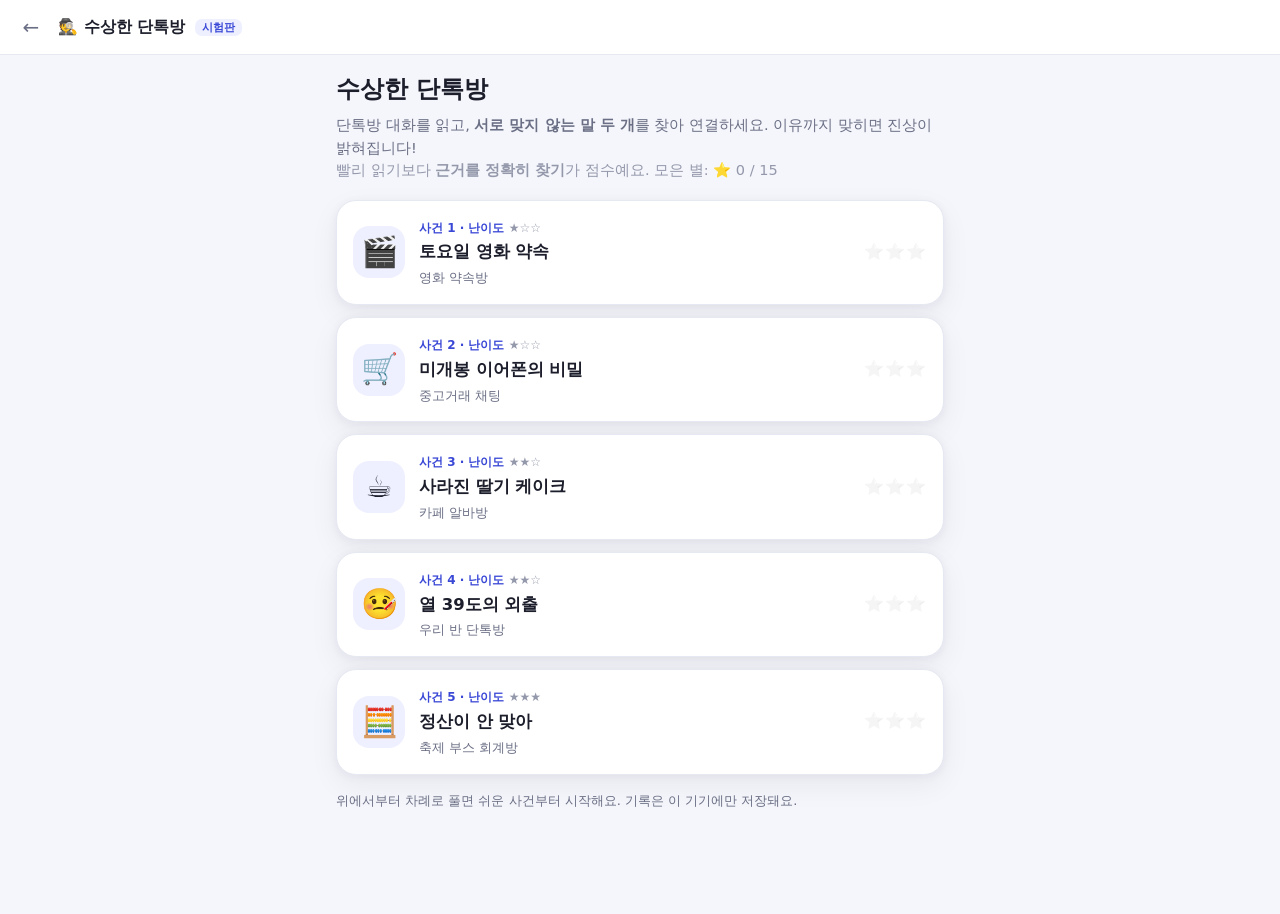
==== games/chat-detective/index.html @ 59984cc3 "수상한 단톡방 시험판 추가(사건 5개, 메뉴에는 미연결) 단톡방 대화에서 모순되는 말 두 개를 찾아 연결하고 이유를 고르는 추리 게임. 알바·중고거래·친구·축제 정산 소재, 별 점" ====
<!DOCTYPE html>
<html lang="ko">
<head>
<meta charset="UTF-8">
<meta name="viewport" content="width=device-width, initial-scale=1, viewport-fit=cover">
<meta name="robots" content="noindex">
<title>수상한 단톡방 (시험판)</title>
<link rel="stylesheet" href="style.css">
</head>
<body>
<header class="top">
  <a class="back" href="../../index.html" aria-label="문해력 15분으로 돌아가기">←</a>
  <div class="top-title">🕵️ 수상한 단톡방 <span class="beta">시험판</span></div>
  <div class="top-right" id="topRight"></div>
</header>
<main id="app" class="app" aria-live="polite"></main>
<script src="cases.js"></script>
<script src="game.js"></script>
</body>
</html>
---- games/chat-detective/style.css ----
/* 수상한 단톡방 — 문해력 15분과 같은 색 체계(밝은/어두운 테마) */
:root{
  --bg:#f5f6fb; --bg-elevated:#fff; --bg-soft:#eef0fa; --text:#1c1e2b; --text-dim:#6b6f85; --text-faint:#9498ab;
  --border:#e6e8f2; --accent:#5b6cf9; --accent-dim:#eef0ff; --accent-text:#3a48d6;
  --good:#2fb380; --good-bg:#e6f8f0; --bad:#ef5c6b; --bad-bg:#fdeaec; --warn:#f2a541; --gold:#f5b301;
  --bubble:#fff; --bubble-me:#dfe4ff;
  --radius-lg:20px; --radius-md:14px; --radius-sm:10px;
  --shadow:0 2px 10px rgba(30,32,60,.05),0 10px 30px rgba(30,32,60,.06);
  --font:"Pretendard Variable",Pretendard,-apple-system,"Apple SD Gothic Neo","Malgun Gothic",system-ui,sans-serif;
}
:root[data-theme="dark"]{
  --bg:#14151f; --bg-elevated:#1b1d2b; --bg-soft:#212333; --text:#eceefb; --text-dim:#a6a9c2; --text-faint:#6e7189;
  --border:#2b2d40; --accent:#7c88ff; --accent-dim:#262a4d; --accent-text:#aab2ff;
  --good:#45cc94; --good-bg:#123528; --bad:#ff7684; --bad-bg:#3a1c22; --warn:#f2b563;
  --bubble:#262839; --bubble-me:#2d3466; --shadow:0 2px 10px rgba(0,0,0,.25),0 10px 30px rgba(0,0,0,.3);
}
@media (prefers-color-scheme: dark){
  :root:not([data-theme="light"]){
    --bg:#14151f; --bg-elevated:#1b1d2b; --bg-soft:#212333; --text:#eceefb; --text-dim:#a6a9c2; --text-faint:#6e7189;
    --border:#2b2d40; --accent:#7c88ff; --accent-dim:#262a4d; --accent-text:#aab2ff;
    --good:#45cc94; --good-bg:#123528; --bad:#ff7684; --bad-bg:#3a1c22; --warn:#f2b563;
    --bubble:#262839; --bubble-me:#2d3466; --shadow:0 2px 10px rgba(0,0,0,.25),0 10px 30px rgba(0,0,0,.3);
  }
}
*{ box-sizing:border-box; }
html,body{ margin:0; padding:0; }
body{ background:var(--bg); color:var(--text); font-family:var(--font); font-size:16px; line-height:1.55; -webkit-text-size-adjust:100%; }
button{ font:inherit; color:inherit; cursor:pointer; }

.top{ position:sticky; top:0; z-index:5; display:flex; align-items:center; gap:10px; padding:10px 14px; background:var(--bg-elevated); border-bottom:1px solid var(--border); }
.back{ text-decoration:none; color:var(--text-dim); font-size:20px; width:34px; height:34px; display:flex; align-items:center; justify-content:center; border-radius:10px; }
.back:hover{ background:var(--bg-soft); }
.top-title{ font-weight:800; font-size:16px; flex:1; }
.beta{ font-size:11px; font-weight:800; color:var(--accent-text); background:var(--accent-dim); padding:2px 7px; border-radius:7px; margin-left:4px; vertical-align:middle; }
.top-right{ font-size:14px; font-weight:800; display:flex; align-items:center; gap:10px; }
.hearts{ letter-spacing:2px; }
.heart-lost{ opacity:.25; filter:grayscale(1); }

.app{ max-width:640px; margin:0 auto; padding:16px 16px 90px; }
h1,h2,h3{ margin:0; }
.lead{ color:var(--text-dim); font-size:14.5px; margin:6px 0 18px; }
.card{ background:var(--bg-elevated); border:1px solid var(--border); border-radius:var(--radius-lg); padding:16px; box-shadow:var(--shadow); margin-bottom:14px; }

/* 홈: 사건 목록 */
.case-list{ display:grid; gap:12px; }
.case-card{ display:flex; align-items:center; gap:14px; width:100%; text-align:left; background:var(--bg-elevated); border:1px solid var(--border); border-radius:var(--radius-lg); padding:14px 16px; box-shadow:var(--shadow); transition:.15s; }
.case-card:hover{ border-color:var(--accent); transform:translateY(-1px); }
.case-ico{ font-size:30px; width:52px; height:52px; border-radius:16px; background:var(--accent-dim); display:flex; align-items:center; justify-content:center; flex:none; }
.case-body{ flex:1; min-width:0; }
.case-no{ font-size:12px; font-weight:800; color:var(--accent-text); }
.case-name{ font-size:16.5px; font-weight:800; }
.case-sub{ font-size:12.5px; color:var(--text-dim); }
.stars{ white-space:nowrap; font-size:16px; letter-spacing:1px; }
.star-off{ opacity:.22; filter:grayscale(1); }
.level{ font-size:12px; color:var(--text-faint); font-weight:700; }

.btn{ border:none; border-radius:var(--radius-md); padding:13px 20px; font-weight:800; font-size:16px; background:var(--accent); color:#fff; box-shadow:var(--shadow); }
.btn:disabled{ opacity:.4; box-shadow:none; cursor:not-allowed; }
.btn.ghost{ background:var(--bg-soft); color:var(--text); box-shadow:none; }
.btn.small{ padding:8px 14px; font-size:14px; }
.btn-row{ display:flex; gap:10px; flex-wrap:wrap; margin-top:14px; }

/* 사건 화면 */
.case-head{ display:flex; align-items:center; gap:10px; margin-bottom:4px; }
.case-head .case-ico{ width:44px; height:44px; font-size:24px; border-radius:14px; }
.case-title{ font-size:20px; font-weight:800; line-height:1.3; }
.step{ display:inline-flex; align-items:center; gap:6px; font-size:12.5px; font-weight:800; color:var(--accent-text); background:var(--accent-dim); padding:4px 10px; border-radius:999px; margin:10px 0 12px; }

.chat{ background:var(--bg-soft); border-radius:var(--radius-lg); padding:12px 10px; display:flex; flex-direction:column; gap:10px; }
.room-name{ text-align:center; font-size:12.5px; color:var(--text-faint); font-weight:700; padding-bottom:2px; }
.msg{ display:flex; gap:8px; align-items:flex-start; text-align:left; width:100%; background:none; border:none; padding:0; animation:msgIn .35s ease-out both; }
.avatar{ width:38px; height:38px; border-radius:14px; background:var(--bg-elevated); display:flex; align-items:center; justify-content:center; font-size:21px; flex:none; border:1px solid var(--border); }
.bubble{ background:var(--bubble); border:2px solid transparent; border-radius:4px 16px 16px 16px; padding:8px 12px; max-width:calc(100% - 50px); box-shadow:0 1px 2px rgba(30,32,60,.08); transition:border-color .12s, background .12s, transform .12s; }
.msg.me .bubble{ background:var(--bubble-me); }
.who{ font-size:12.5px; font-weight:800; color:var(--text-dim); }
.who small{ font-weight:600; color:var(--text-faint); margin-left:6px; }
.bubble p{ margin:2px 0 0; font-size:15.5px; word-break:keep-all; overflow-wrap:anywhere; }
.msg:focus-visible .bubble{ outline:3px solid var(--accent); }
.msg.sel .bubble{ border-color:var(--accent); background:var(--accent-dim); transform:scale(1.015); }
.msg.linked .bubble{ border-color:var(--good); background:var(--good-bg); }
.msg.linked .who::after{ content:" 🔗"; }
.msg.shake .bubble{ animation:shake .45s ease-in-out; border-color:var(--bad); background:var(--bad-bg); }
.msg:disabled{ cursor:default; }
.typing{ display:inline-flex; gap:4px; background:var(--bubble); border-radius:4px 16px 16px 16px; padding:10px 14px; margin-left:46px; align-self:flex-start; }
.typing i{ width:7px; height:7px; border-radius:50%; background:var(--text-faint); animation:blink 1s infinite; }
.typing i:nth-child(2){ animation-delay:.15s; } .typing i:nth-child(3){ animation-delay:.3s; }

.actions{ position:sticky; bottom:0; margin:12px -16px 0; padding:12px 16px calc(12px + env(safe-area-inset-bottom)); background:linear-gradient(to top, var(--bg) 70%, transparent); display:flex; gap:10px; align-items:center; }
.actions .btn{ flex:1; }
.picked{ font-size:13px; color:var(--text-dim); font-weight:700; margin-top:8px; }

/* 이유 고르기 */
.reasons{ display:grid; gap:10px; margin-top:8px; }
.reason{ text-align:left; width:100%; background:var(--bg-elevated); border:2px solid var(--border); border-radius:var(--radius-md); padding:13px 14px; font-size:15.5px; font-weight:600; transition:.12s; }
.reason:hover:not(:disabled){ border-color:var(--accent); }
.reason.right{ border-color:var(--good); background:var(--good-bg); animation:pop .5s cubic-bezier(.2,.9,.3,1.3); }
.reason.wrong{ border-color:var(--bad); background:var(--bad-bg); animation:shake .45s; }
.reason-key{ display:inline-block; width:24px; height:24px; line-height:24px; text-align:center; border-radius:8px; background:var(--bg-soft); font-size:12.5px; font-weight:800; margin-right:8px; }

/* 반전 */
.reveal{ text-align:center; animation:pop .6s cubic-bezier(.2,.9,.3,1.3); }
.reveal h2{ font-size:22px; margin-bottom:6px; }
.reveal p{ margin:8px 0; text-align:left; font-size:15.5px; }
.big-stars{ font-size:38px; letter-spacing:6px; margin:6px 0; }
.big-stars span{ display:inline-block; animation:starIn .5s ease-out both; }
.big-stars span:nth-child(2){ animation-delay:.2s; } .big-stars span:nth-child(3){ animation-delay:.4s; }
.lesson{ text-align:left; background:var(--accent-dim); border-radius:var(--radius-md); padding:12px 14px; margin-top:12px; font-size:14.5px; }
.chip{ display:inline-block; background:var(--accent); color:#fff; font-weight:800; font-size:12.5px; padding:2px 9px; border-radius:999px; margin-right:5px; }
.score-note{ font-size:13px; color:var(--text-dim); margin-top:6px; }
.combo{ display:inline-block; margin-top:8px; font-weight:800; color:var(--warn); }

.spark{ position:fixed; pointer-events:none; font-size:16px; color:var(--gold); z-index:20; animation:sparkFly .9s ease-out forwards; }

@keyframes msgIn{ from{ opacity:0; transform:translateY(8px); } to{ opacity:1; transform:none; } }
@keyframes blink{ 0%,100%{ opacity:.25; } 50%{ opacity:1; } }
@keyframes shake{ 0%,100%{ transform:translateX(0); } 15%{ transform:translateX(-7px); } 30%{ transform:translateX(6px); } 45%{ transform:translateX(-5px); } 60%{ transform:translateX(4px); } 75%{ transform:translateX(-2px); } }
@keyframes pop{ 0%{ transform:scale(.9); opacity:.2; } 55%{ transform:scale(1.05); } 100%{ transform:scale(1); opacity:1; } }
@keyframes starIn{ from{ transform:scale(.2) rotate(-40deg); opacity:0; } to{ transform:none; opacity:1; } }
@keyframes sparkFly{ 0%{ opacity:1; transform:translate(0,0) scale(.4); } 100%{ opacity:0; transform:translate(var(--dx),var(--dy)) scale(1.2) rotate(120deg); } }
@media (prefers-reduced-motion: reduce){
  .msg, .reason.right, .reason.wrong, .reveal, .big-stars span, .msg.shake .bubble{ animation:none !important; }
  .typing i{ animation:none; opacity:.6; }
  .spark{ display:none; }
}
@media (max-width:380px){ .bubble p{ font-size:15px; } .case-name{ font-size:15.5px; } }
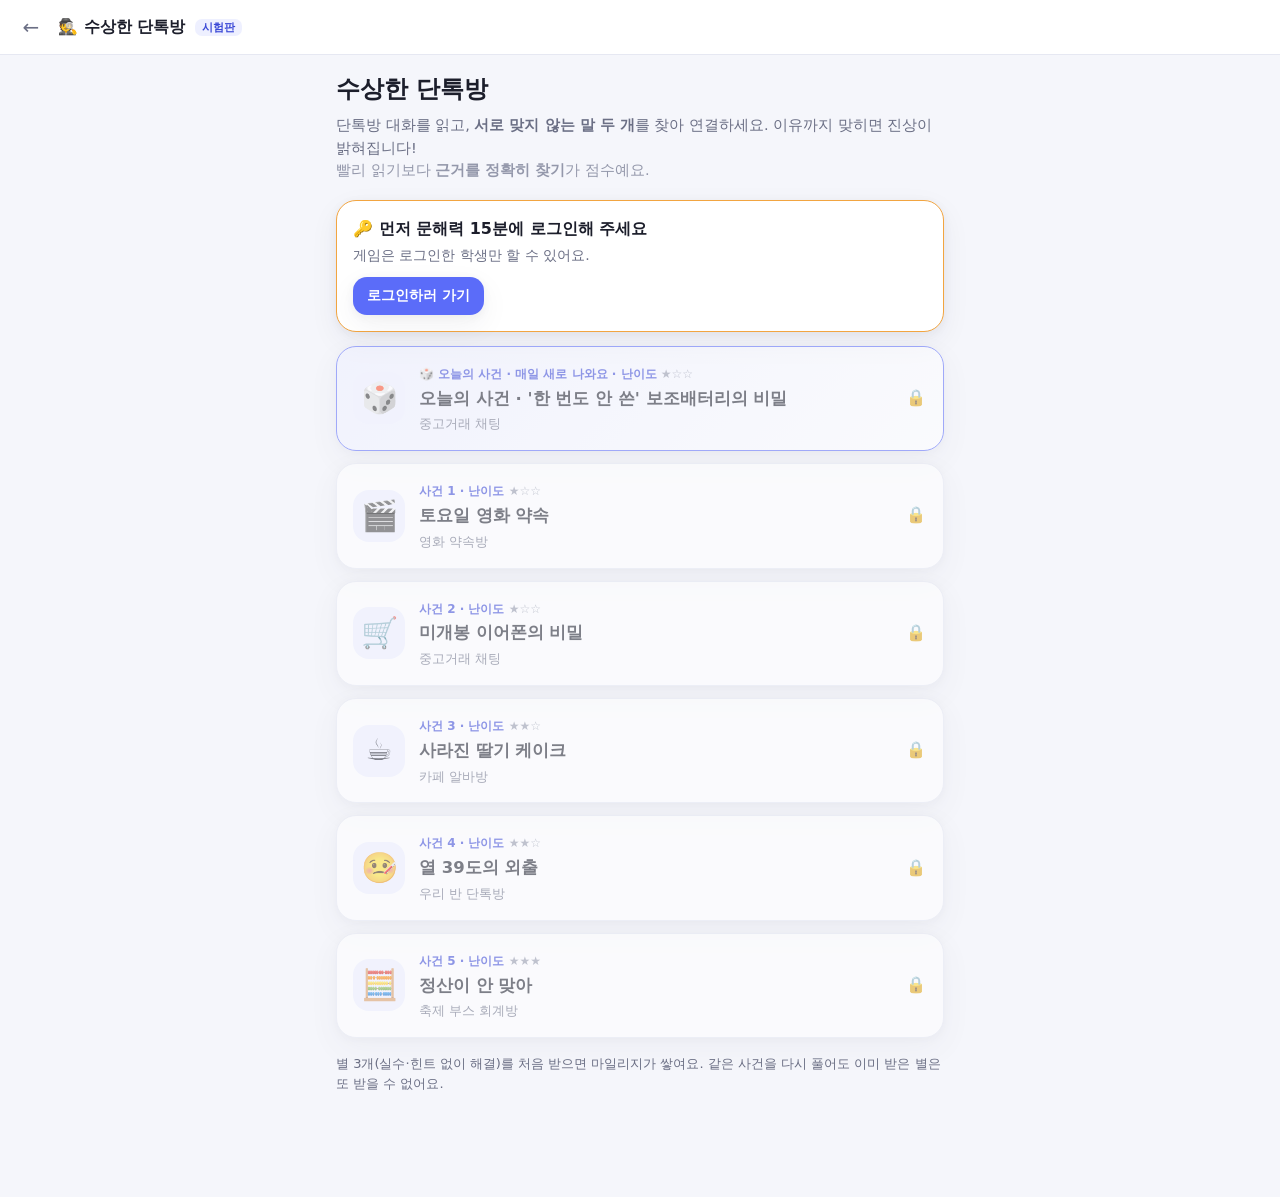
==== commit 74a9afca: "게임 연동: 상단 GAME 아이콘·허브, 하루 2사건 제한, 마일리지 보상, 관리자·마스터 참여 현황 - 상단바와 사이드바 맨 위에 GAME 아이콘(#game 허브). 오늘 학습 " ====
--- a/games/chat-detective/index.html
+++ b/games/chat-detective/index.html
@@ -14,7 +14,10 @@
   <div class="top-right" id="topRight"></div>
 </header>
 <main id="app" class="app" aria-live="polite"></main>
+<script src="../../js/config.js"></script>
 <script src="cases.js"></script>
+<script src="cases-extra.js"></script>
+<script src="daily.js"></script>
 <script src="game.js"></script>
 </body>
 </html>
--- a/games/chat-detective/style.css
+++ b/games/chat-detective/style.css
@@ -123,3 +123,20 @@
   .spark{ display:none; }
 }
 @media (max-width:380px){ .bubble p{ font-size:15px; } .case-name{ font-size:15.5px; } }
+
+/* 오늘의 상태(게임 허브와 같은 규칙) */
+.status{ margin:0 0 14px; }
+.status.ok{ border-color:var(--good); background:var(--good-bg); }
+.status.warn{ border-color:var(--warn); }
+.status .sub{ margin:4px 0 10px; color:var(--text-dim); font-size:14px; }
+.status a.btn{ text-decoration:none; display:inline-block; }
+.chips{ display:flex; flex-wrap:wrap; gap:6px; margin-top:8px; }
+.chip2{ background:var(--bg-elevated); border:1px solid var(--border); border-radius:999px; padding:3px 11px; font-size:13px; font-weight:800; }
+.left-pill{ background:var(--accent-dim); color:var(--accent-text); border-radius:999px; padding:3px 10px; font-size:13px; font-weight:800; }
+.case-card.locked{ opacity:.55; }
+.reward-line{ margin:8px 0; padding:9px 12px; border-radius:var(--radius-md); background:var(--bg-soft); font-size:14.5px; text-align:left; }
+.reward-line.good{ background:var(--good-bg); color:var(--good); font-weight:700; }
+.toast{ position:fixed; left:50%; bottom:90px; transform:translateX(-50%) translateY(20px); background:var(--text); color:var(--bg); padding:10px 16px; border-radius:12px; font-size:14px; font-weight:700; opacity:0; pointer-events:none; transition:.25s; z-index:30; max-width:86vw; text-align:center; }
+.toast.show{ opacity:1; transform:translateX(-50%); }
+.case-card.daily{ border-color:var(--accent); background:linear-gradient(135deg, var(--accent-dim), var(--bg-elevated)); }
+.case-card.daily .case-no{ color:var(--accent-text); }
